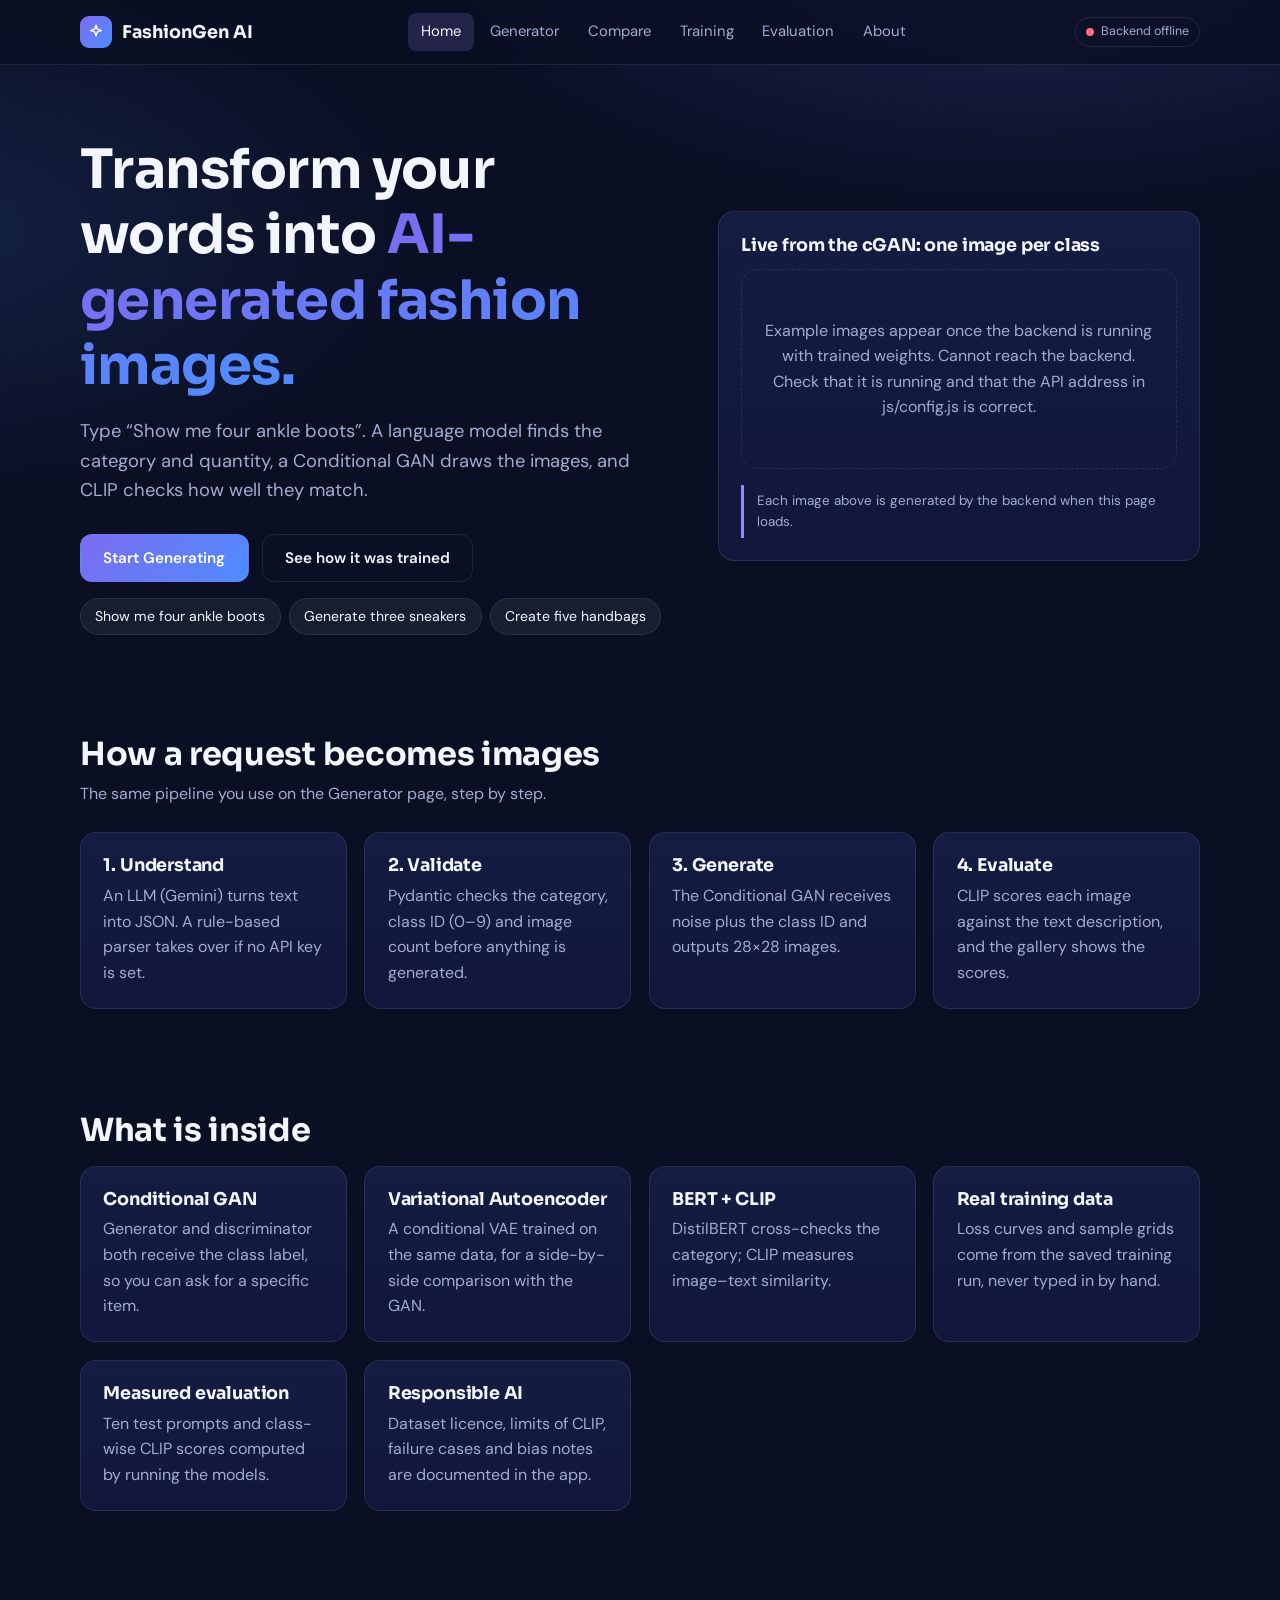
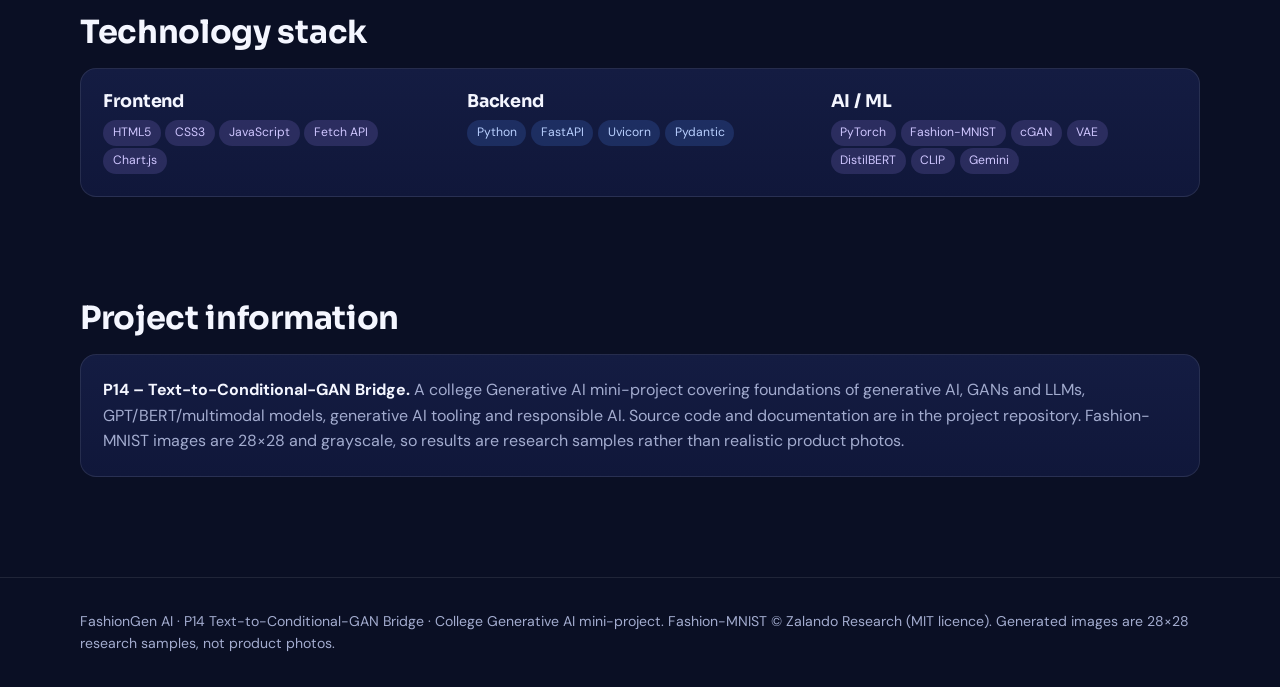
==== frontend/index.html @ 267b5456 "feat: complete FashionGen AI project ready for deployment" ====
<!DOCTYPE html><html lang="en"><head><meta charset="utf-8"><meta name="viewport" content="width=device-width,initial-scale=1">
<link rel="preconnect" href="https://fonts.googleapis.com"><link rel="preconnect" href="https://fonts.gstatic.com" crossorigin>
<link href="https://fonts.googleapis.com/css2?family=DM+Sans:wght@400;500;700&family=Sora:wght@600;700&display=swap" rel="stylesheet">
<link rel="stylesheet" href="css/style.css"><title>FashionGen AI – Text-to-Conditional-GAN Bridge</title></head><body>
<div id="nav"></div>
<header class="hero"><div class="wrap cols">
  <div>
    <h1>Transform your words into <span>AI-generated fashion images.</span></h1>
    <p class="lead">Type “Show me four ankle boots”. A language model finds the category and quantity, a Conditional GAN draws the images, and CLIP checks how well they match.</p>
    <div class="cta"><a class="btn" href="generator.html">Start Generating</a><a class="btn ghost" href="training.html">See how it was trained</a></div>
    <div class="chips"><a class="chip" href="generator.html">Show me four ankle boots</a><a class="chip" href="generator.html">Generate three sneakers</a><a class="chip" href="generator.html">Create five handbags</a></div>
  </div>
  <div class="card"><h3>Live from the cGAN: one image per class</h3>
    <div class="mini-gallery" id="home-gallery" style="margin-top:.8rem"><div class="empty" style="grid-column:1/-1">Loading samples…</div></div>
    <p class="note">Each image above is generated by the backend when this page loads.</p></div>
</div></header>

<section class="block"><div class="wrap"><h2>How a request becomes images</h2>
<p class="sub">The same pipeline you use on the Generator page, step by step.</p>
<div class="grid g4">
  <div class="card"><h3>1. Understand</h3><p>An LLM (Gemini) turns text into JSON. A rule-based parser takes over if no API key is set.</p></div>
  <div class="card"><h3>2. Validate</h3><p>Pydantic checks the category, class ID (0–9) and image count before anything is generated.</p></div>
  <div class="card"><h3>3. Generate</h3><p>The Conditional GAN receives noise plus the class ID and outputs 28×28 images.</p></div>
  <div class="card"><h3>4. Evaluate</h3><p>CLIP scores each image against the text description, and the gallery shows the scores.</p></div>
</div></div></section>

<section class="block"><div class="wrap"><h2>What is inside</h2><div class="grid g3" style="margin-top:1rem">
  <div class="card"><h3>Conditional GAN</h3><p>Generator and discriminator both receive the class label, so you can ask for a specific item.</p></div>
  <div class="card"><h3>Variational Autoencoder</h3><p>A conditional VAE trained on the same data, for a side-by-side comparison with the GAN.</p></div>
  <div class="card"><h3>BERT + CLIP</h3><p>DistilBERT cross-checks the category; CLIP measures image–text similarity.</p></div>
  <div class="card"><h3>Real training data</h3><p>Loss curves and sample grids come from the saved training run, never typed in by hand.</p></div>
  <div class="card"><h3>Measured evaluation</h3><p>Ten test prompts and class-wise CLIP scores computed by running the models.</p></div>
  <div class="card"><h3>Responsible AI</h3><p>Dataset licence, limits of CLIP, failure cases and bias notes are documented in the app.</p></div>
</div></div></section>

<section class="block"><div class="wrap"><h2>Technology stack</h2><div class="card" style="margin-top:1rem"><div class="grid g3">
  <div><h3>Frontend</h3><span class="badge">HTML5</span><span class="badge">CSS3</span><span class="badge">JavaScript</span><span class="badge">Fetch API</span><span class="badge">Chart.js</span></div>
  <div><h3>Backend</h3><span class="badge blue">Python</span><span class="badge blue">FastAPI</span><span class="badge blue">Uvicorn</span><span class="badge blue">Pydantic</span></div>
  <div><h3>AI / ML</h3><span class="badge">PyTorch</span><span class="badge">Fashion-MNIST</span><span class="badge">cGAN</span><span class="badge">VAE</span><span class="badge">DistilBERT</span><span class="badge">CLIP</span><span class="badge">Gemini</span></div>
</div></div></div></section>

<section class="block"><div class="wrap"><h2>Project information</h2>
<div class="card" style="margin-top:1rem"><p><b style="color:var(--text)">P14 – Text-to-Conditional-GAN Bridge.</b> A college Generative AI mini-project covering foundations of generative AI, GANs and LLMs, GPT/BERT/multimodal models, generative AI tooling and responsible AI. Source code and documentation are in the project repository. Fashion-MNIST images are 28×28 and grayscale, so results are research samples rather than realistic product photos.</p></div></div></section>
<div id="footer"></div>
<script src="js/config.js"></script><script src="js/api.js"></script><script src="js/main.js"></script></body></html>
---- frontend/css/style.css ----
:root{
  --bg:#0a0f24; --bg2:#10173a; --card:#141c42; --card2:#1a2350; --line:rgba(255,255,255,.09);
  --text:#f4f6ff; --muted:#a3accf; --purple:#9b87f5; --blue:#4f8cff; --ok:#3ddc97; --warn:#ffb454; --err:#ff6b81;
  --grad:linear-gradient(135deg,#7c6cf0 0%,#4f8cff 100%);
  --r:16px; --r-sm:10px; --max:1160px;
  --font:'DM Sans',system-ui,-apple-system,'Segoe UI',sans-serif; --head:'Sora','DM Sans',system-ui,sans-serif;
}
*{box-sizing:border-box;margin:0;padding:0}
html{scroll-behavior:smooth}
body{font-family:var(--font);background:var(--bg);color:var(--text);line-height:1.6;min-height:100vh;
  background-image:radial-gradient(900px 420px at 80% -80px,rgba(124,108,240,.22),transparent 70%),radial-gradient(700px 380px at -5% 10%,rgba(79,140,255,.14),transparent 70%);background-repeat:no-repeat}
a{color:var(--blue);text-decoration:none} a:hover{text-decoration:underline}
h1,h2,h3,h4{font-family:var(--head);line-height:1.2;letter-spacing:-.01em}
h1{font-size:clamp(2rem,5vw,3.4rem)} h2{font-size:clamp(1.45rem,3vw,2rem);margin-bottom:.5rem} h3{font-size:1.1rem;margin-bottom:.4rem}
p{color:var(--muted)} code{background:rgba(255,255,255,.08);padding:.1em .4em;border-radius:6px;font-size:.88em;color:#d6dbff}
.wrap{max-width:var(--max);margin:0 auto;padding:0 1.25rem}
section.block{padding:3.2rem 0}
.sub{max-width:62ch;margin-bottom:1.6rem}
:focus-visible{outline:2px solid var(--purple);outline-offset:2px}

/* nav */
.nav{position:sticky;top:0;z-index:50;background:rgba(10,15,36,.82);backdrop-filter:blur(12px);border-bottom:1px solid var(--line)}
.nav .wrap{display:flex;align-items:center;justify-content:space-between;height:64px;gap:1rem}
.brand{display:flex;align-items:center;gap:.6rem;font-family:var(--head);font-weight:700;color:var(--text);font-size:1.1rem}
.brand:hover{text-decoration:none}
.logo{width:32px;height:32px;border-radius:9px;background:var(--grad);display:grid;place-items:center}
.logo svg{width:18px;height:18px}
.links{display:flex;gap:.2rem;align-items:center}
.links a{color:var(--muted);padding:.45rem .8rem;border-radius:8px;font-size:.93rem}
.links a:hover{color:var(--text);background:rgba(255,255,255,.06);text-decoration:none}
.links a.active{color:var(--text);background:rgba(155,135,245,.18)}
.pill{display:inline-flex;align-items:center;gap:.4rem;font-size:.78rem;color:var(--muted);border:1px solid var(--line);padding:.25rem .65rem;border-radius:99px}
.dot{width:8px;height:8px;border-radius:50%;background:var(--warn)} .dot.ok{background:var(--ok)} .dot.bad{background:var(--err)}
.burger{display:none;background:none;border:1px solid var(--line);color:var(--text);border-radius:8px;padding:.4rem .6rem;font-size:1.1rem;cursor:pointer}
@media(max-width:900px){.burger{display:block}.links{position:absolute;top:64px;left:0;right:0;background:var(--bg2);flex-direction:column;align-items:stretch;padding:.6rem 1rem;display:none;border-bottom:1px solid var(--line)}.links.open{display:flex}.nav .pill{display:none}}

/* buttons + inputs */
.btn{display:inline-flex;align-items:center;justify-content:center;gap:.5rem;font:600 .95rem var(--font);padding:.8rem 1.4rem;border-radius:12px;border:1px solid transparent;cursor:pointer;color:#fff;background:var(--grad);transition:transform .15s,box-shadow .15s}
.btn:hover{transform:translateY(-1px);box-shadow:0 8px 24px rgba(124,108,240,.35);text-decoration:none}
.btn:disabled{opacity:.55;cursor:not-allowed;transform:none;box-shadow:none}
.btn.ghost{background:transparent;border-color:var(--line);color:var(--text)} .btn.ghost:hover{background:rgba(255,255,255,.06);box-shadow:none}
.btn.sm{padding:.45rem .8rem;font-size:.82rem;border-radius:9px}
label{font-size:.85rem;color:var(--muted);display:block;margin-bottom:.35rem}
textarea,select,input[type=number]{width:100%;background:var(--bg);color:var(--text);border:1px solid var(--line);border-radius:12px;padding:.8rem 1rem;font:inherit}
textarea{resize:vertical;min-height:96px;font-size:1.05rem}
textarea:focus,select:focus,input:focus{border-color:var(--purple);outline:none;box-shadow:0 0 0 3px rgba(155,135,245,.2)}

/* cards */
.card{background:linear-gradient(180deg,var(--card),var(--bg2));border:1px solid var(--line);border-radius:var(--r);padding:1.4rem}
.grid{display:grid;gap:1.1rem} .g2{grid-template-columns:repeat(auto-fit,minmax(300px,1fr))} .g3{grid-template-columns:repeat(auto-fit,minmax(250px,1fr))} .g4{grid-template-columns:repeat(auto-fit,minmax(200px,1fr))}
.stat b{display:block;font:700 1.9rem var(--head);color:var(--text)} .stat span{color:var(--muted);font-size:.88rem}
.badge{display:inline-block;font-size:.76rem;padding:.2rem .6rem;border-radius:99px;background:rgba(155,135,245,.18);color:#cfc6ff;margin-right:.3rem}
.badge.blue{background:rgba(79,140,255,.18);color:#b9d0ff} .badge.ok{background:rgba(61,220,151,.15);color:var(--ok)} .badge.warn{background:rgba(255,180,84,.15);color:var(--warn)}

/* hero */
.hero{padding:4.5rem 0 3rem}
.hero .cols{display:grid;grid-template-columns:1.1fr .9fr;gap:3rem;align-items:center}
.hero h1 span{background:var(--grad);-webkit-background-clip:text;background-clip:text;color:transparent}
.hero p.lead{font-size:1.15rem;margin:1.2rem 0 1.8rem;max-width:48ch}
.hero .cta{display:flex;gap:.8rem;flex-wrap:wrap}
.chips{display:flex;gap:.5rem;flex-wrap:wrap;margin-top:1rem}
.chip{background:rgba(255,255,255,.06);border:1px solid var(--line);color:var(--text);border-radius:99px;padding:.4rem .9rem;font-size:.88rem;cursor:pointer;font-family:inherit}
.chip:hover{border-color:var(--purple);background:rgba(155,135,245,.14)}
@media(max-width:860px){.hero .cols{grid-template-columns:1fr}}

/* gallery */
.gallery{display:grid;grid-template-columns:repeat(auto-fill,minmax(170px,1fr));gap:1rem}
.tile{background:var(--card);border:1px solid var(--line);border-radius:14px;overflow:hidden;display:flex;flex-direction:column}
.tile img{width:100%;aspect-ratio:1;object-fit:contain;background:#05081a;image-rendering:auto;display:block}
.tile .meta{padding:.7rem .8rem;font-size:.82rem;color:var(--muted);display:flex;flex-direction:column;gap:.35rem}
.tile .meta b{color:var(--text);font-size:.9rem}
.mini-gallery{display:grid;grid-template-columns:repeat(5,1fr);gap:.6rem}
.mini-gallery figure{margin:0;background:#05081a;border-radius:10px;overflow:hidden;border:1px solid var(--line)}
.mini-gallery img{width:100%;display:block;aspect-ratio:1;object-fit:contain}
.mini-gallery figcaption{font-size:.72rem;text-align:center;color:var(--muted);padding:.25rem}
.score-bar{height:6px;border-radius:4px;background:rgba(255,255,255,.1);overflow:hidden} .score-bar i{display:block;height:100%;background:var(--grad)}

/* generator layout */
.gen-layout{display:grid;grid-template-columns:380px 1fr;gap:1.4rem;align-items:start}
@media(max-width:960px){.gen-layout{grid-template-columns:1fr}}
.field{margin-bottom:1rem} .row2{display:grid;grid-template-columns:1fr 1fr;gap:.8rem}
.status{display:none;margin-top:1rem;padding:.9rem 1rem;border-radius:12px;background:rgba(79,140,255,.1);border:1px solid rgba(79,140,255,.3);font-size:.92rem}
.status.show{display:block} .status.error{background:rgba(255,107,129,.1);border-color:rgba(255,107,129,.4);color:#ffc2cc}
.steps{list-style:none;margin-top:.5rem;display:grid;gap:.25rem;color:var(--muted);font-size:.85rem}
.steps li::before{content:"○ "} .steps li.done{color:var(--ok)} .steps li.done::before{content:"● "} .steps li.active{color:var(--text)} .steps li.active::before{content:"◐ "}
.spinner{width:18px;height:18px;border:3px solid rgba(255,255,255,.25);border-top-color:#fff;border-radius:50%;animation:spin .8s linear infinite;display:inline-block}
@keyframes spin{to{transform:rotate(360deg)}}
.summary{display:flex;gap:.6rem;flex-wrap:wrap;margin-bottom:1rem;align-items:center}
.empty{text-align:center;padding:3rem 1rem;border:1px dashed var(--line);border-radius:var(--r);color:var(--muted)}
.note{font-size:.84rem;color:var(--muted);border-left:3px solid var(--purple);padding:.3rem .8rem;margin-top:1rem}

/* tables, charts */
.table-wrap{overflow-x:auto;border:1px solid var(--line);border-radius:12px}
table{width:100%;border-collapse:collapse;font-size:.88rem;min-width:620px}
th,td{padding:.65rem .8rem;text-align:left;border-bottom:1px solid var(--line)} th{color:var(--muted);font-weight:600;background:rgba(255,255,255,.03)} tr:last-child td{border-bottom:0}
.chart-box{position:relative;height:300px} .chart-box.tall{height:360px}
.grid-img{width:100%;border-radius:12px;background:#05081a;border:1px solid var(--line);image-rendering:pixelated}
.tabs{display:flex;gap:.4rem;flex-wrap:wrap;margin-bottom:1rem}
.progress{height:10px;border-radius:6px;background:rgba(255,255,255,.1);overflow:hidden} .progress i{display:block;height:100%;background:var(--grad)}
.prose h3{margin-top:1.4rem} .prose p,.prose li{margin:.5rem 0;max-width:75ch} .prose ul{padding-left:1.2rem;color:var(--muted)}
.compare-cols{display:grid;grid-template-columns:1fr 1fr;gap:1.1rem} @media(max-width:760px){.compare-cols{grid-template-columns:1fr}}
.pre{white-space:pre-wrap;font:.78rem ui-monospace,Menlo,monospace;background:#05081a;border:1px solid var(--line);border-radius:10px;padding:.8rem;max-height:240px;overflow:auto;color:#c9d1ff}
footer{border-top:1px solid var(--line);padding:2rem 0;margin-top:3rem;color:var(--muted);font-size:.88rem}
@media(prefers-reduced-motion:reduce){*{animation:none!important;transition:none!important}}
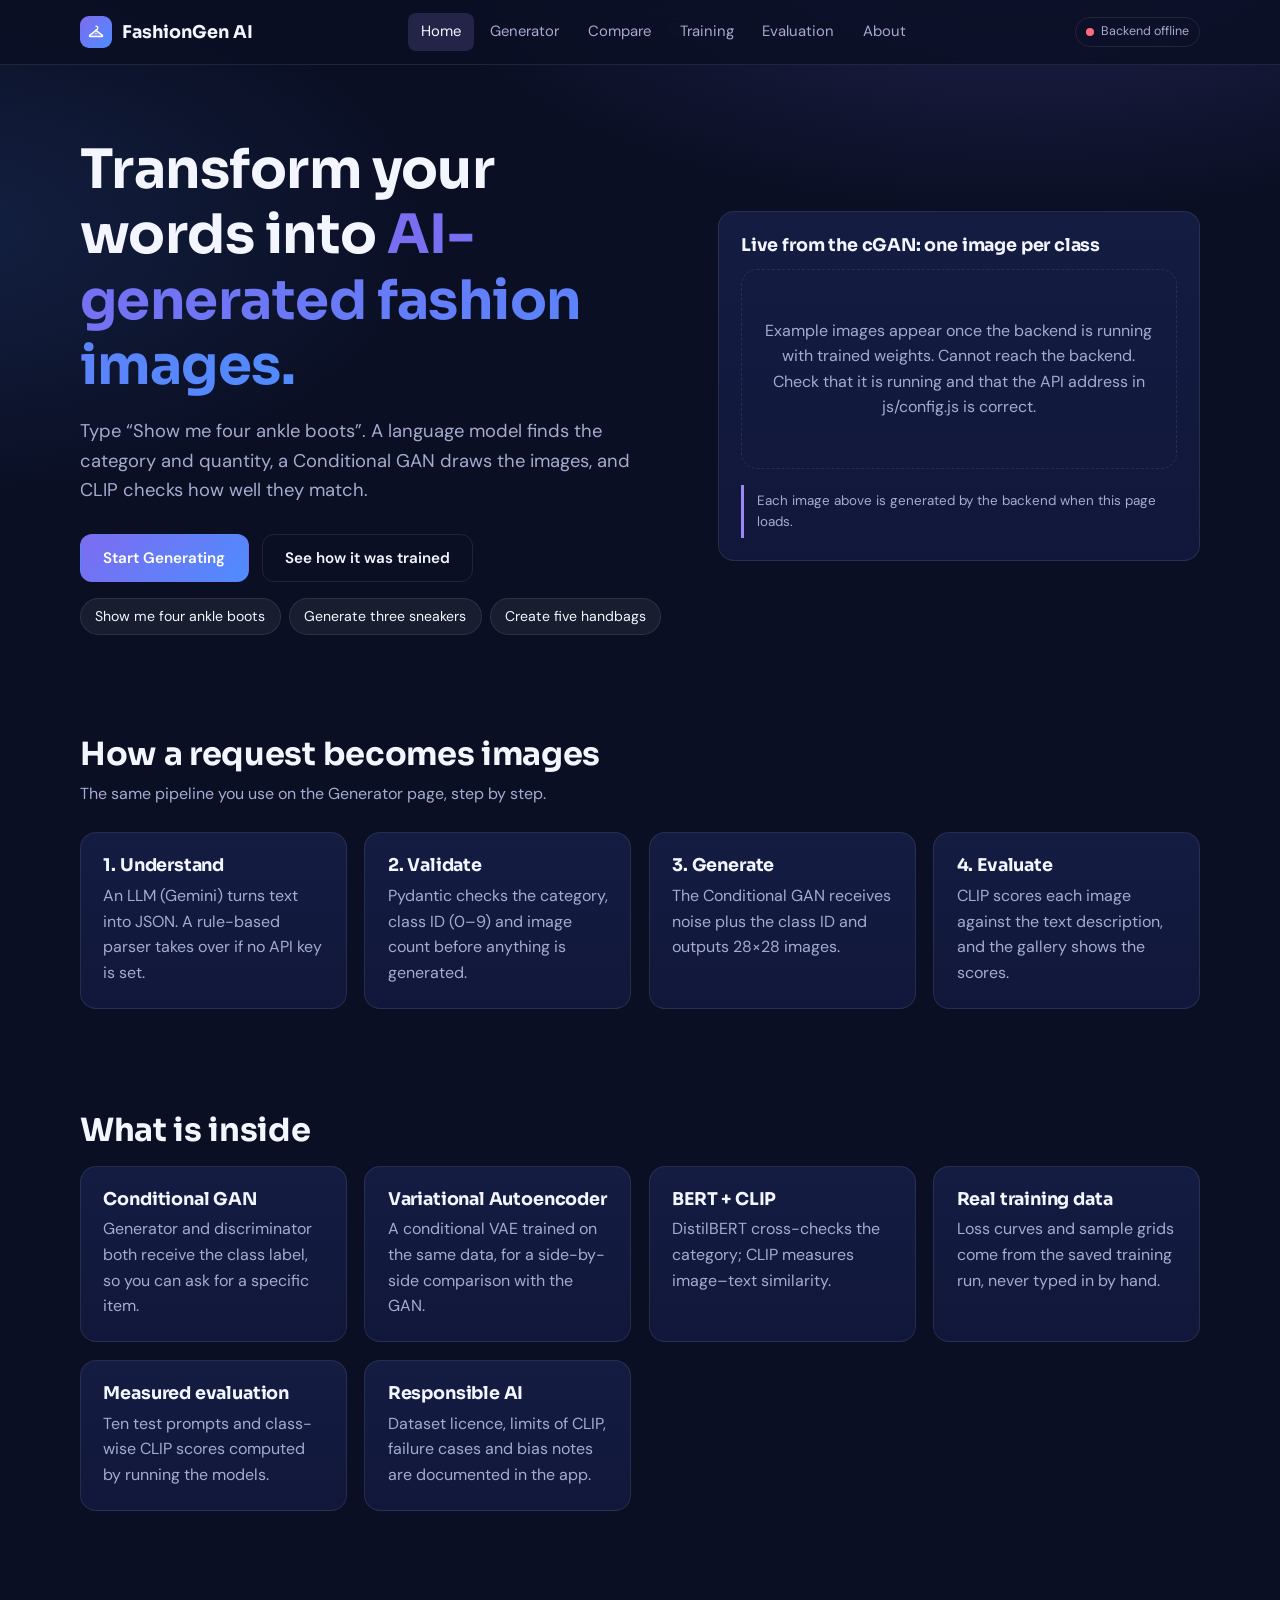
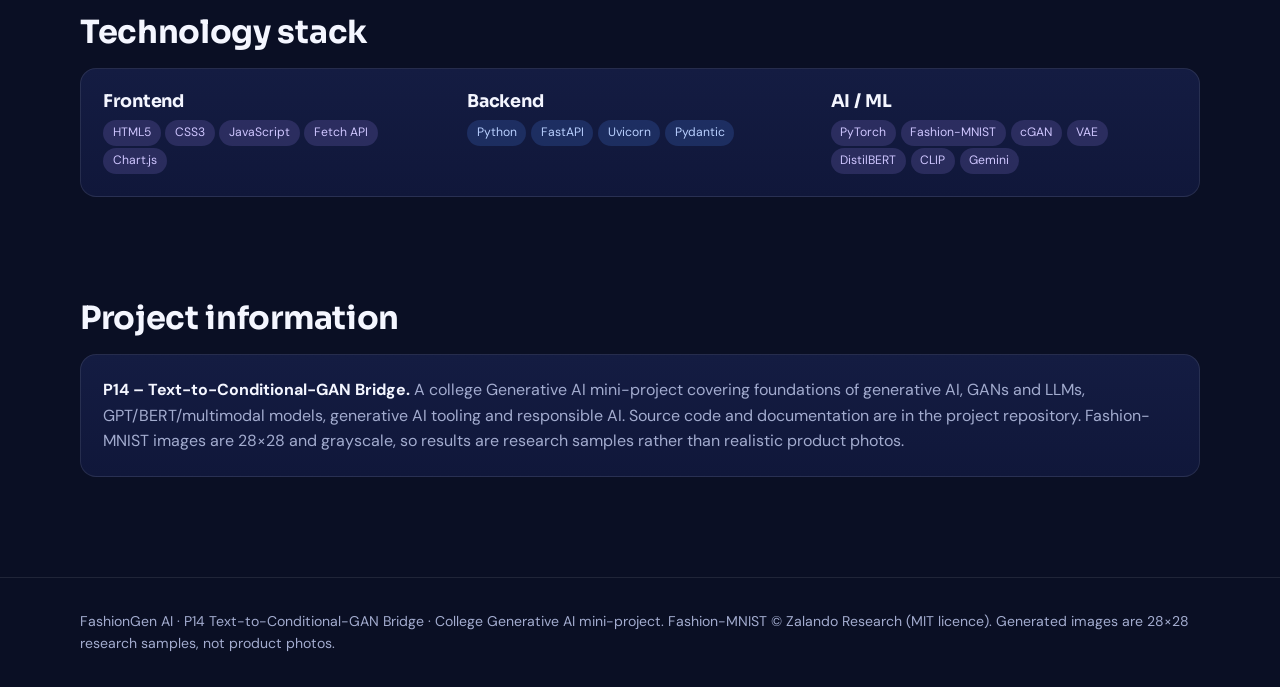
==== commit 20b2e5d4: "style: update brand logo and add custom fashion hanger AI favicon" ====
--- a/frontend/index.html
+++ b/frontend/index.html
@@ -1,6 +1,7 @@
 <!DOCTYPE html><html lang="en"><head><meta charset="utf-8"><meta name="viewport" content="width=device-width,initial-scale=1">
 <link rel="preconnect" href="https://fonts.googleapis.com"><link rel="preconnect" href="https://fonts.gstatic.com" crossorigin>
 <link href="https://fonts.googleapis.com/css2?family=DM+Sans:wght@400;500;700&family=Sora:wght@600;700&display=swap" rel="stylesheet">
+<link rel="icon" type="image/svg+xml" href="assets/favicon.svg">
 <link rel="stylesheet" href="css/style.css"><title>FashionGen AI – Text-to-Conditional-GAN Bridge</title></head><body>
 <div id="nav"></div>
 <header class="hero"><div class="wrap cols">
